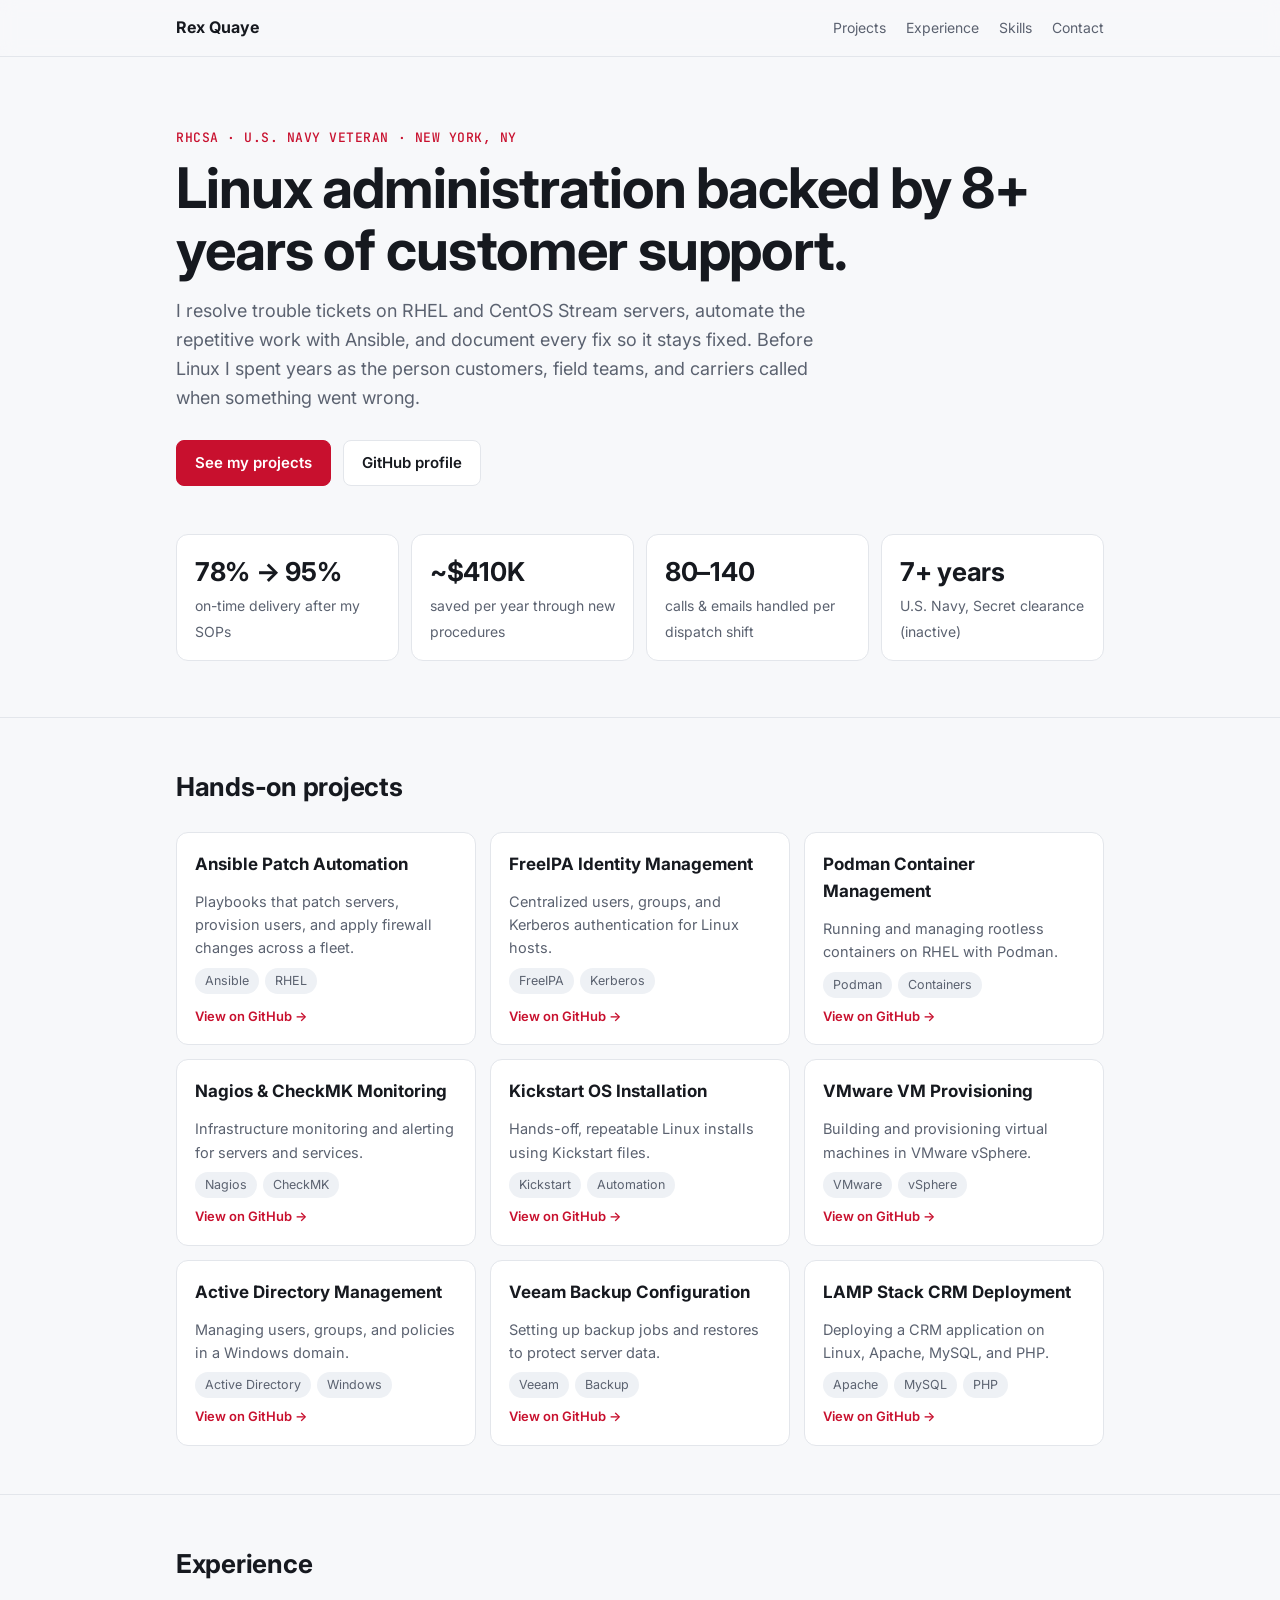
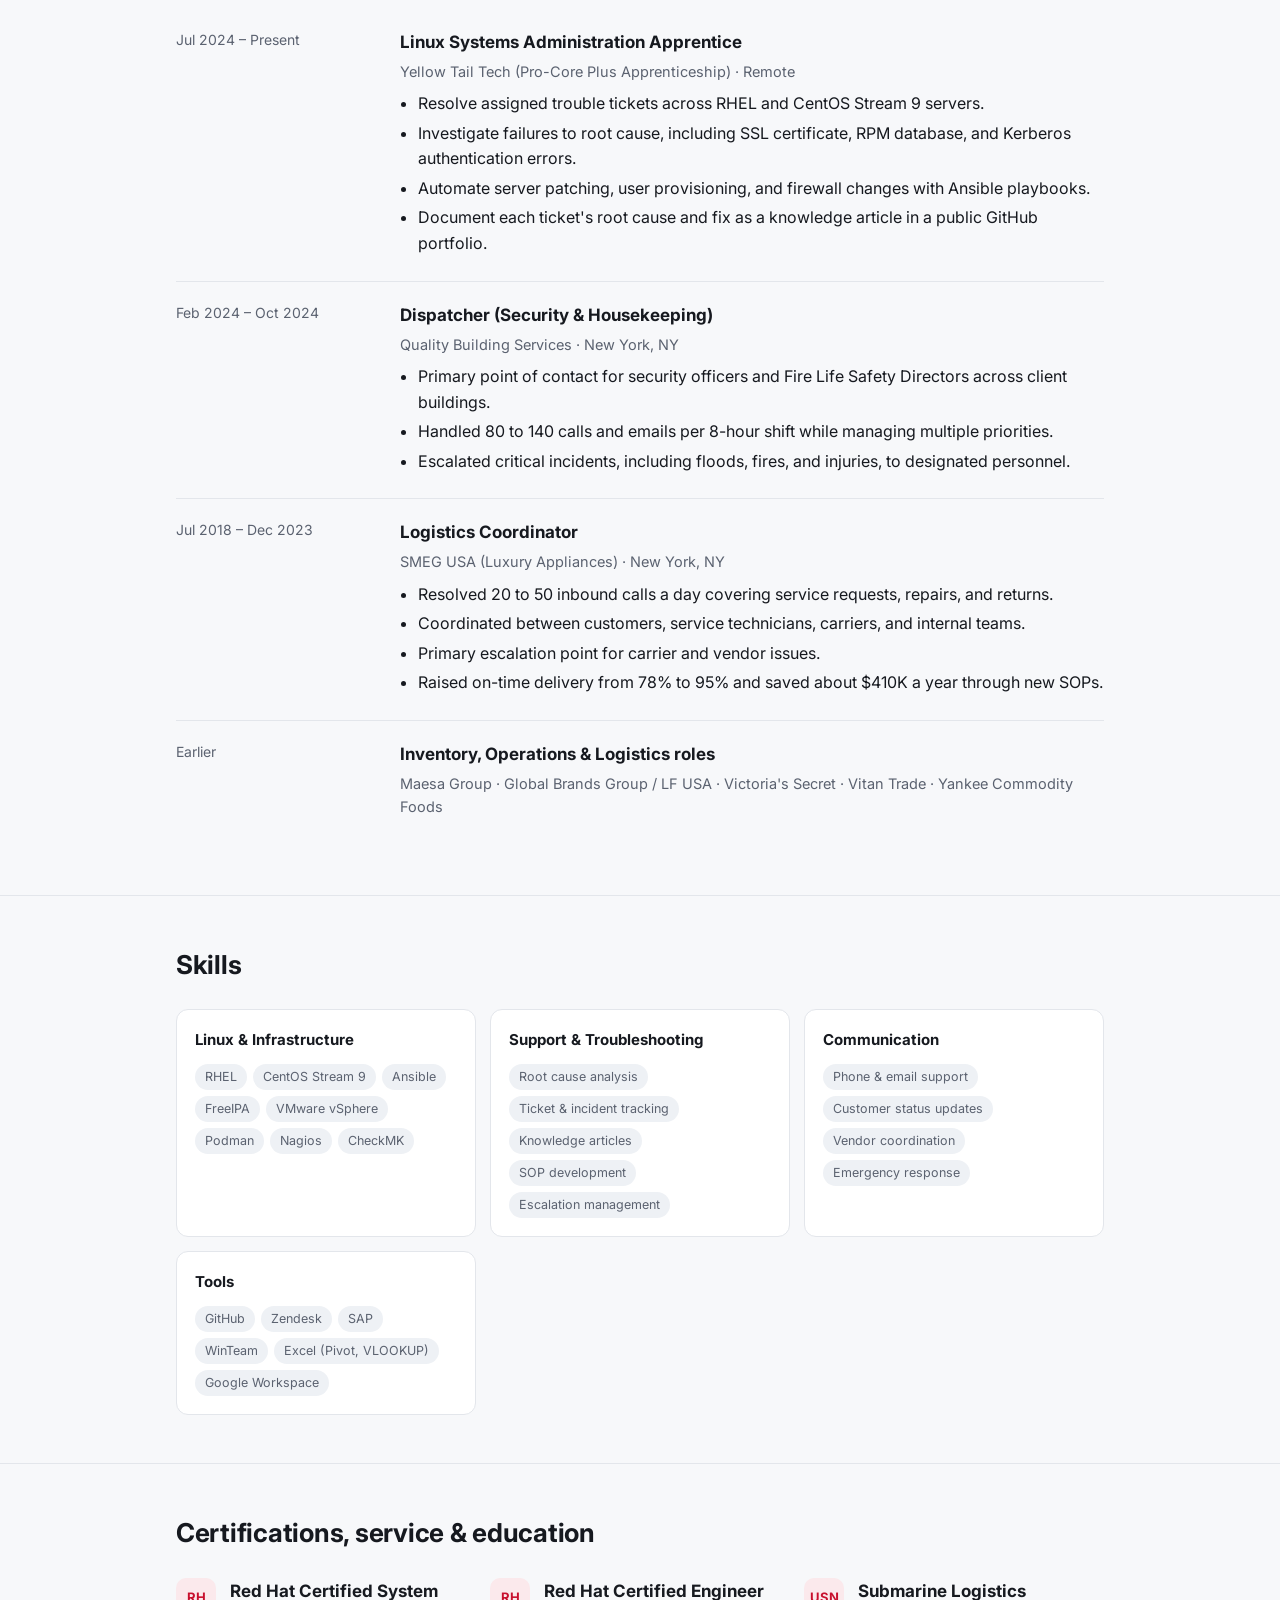
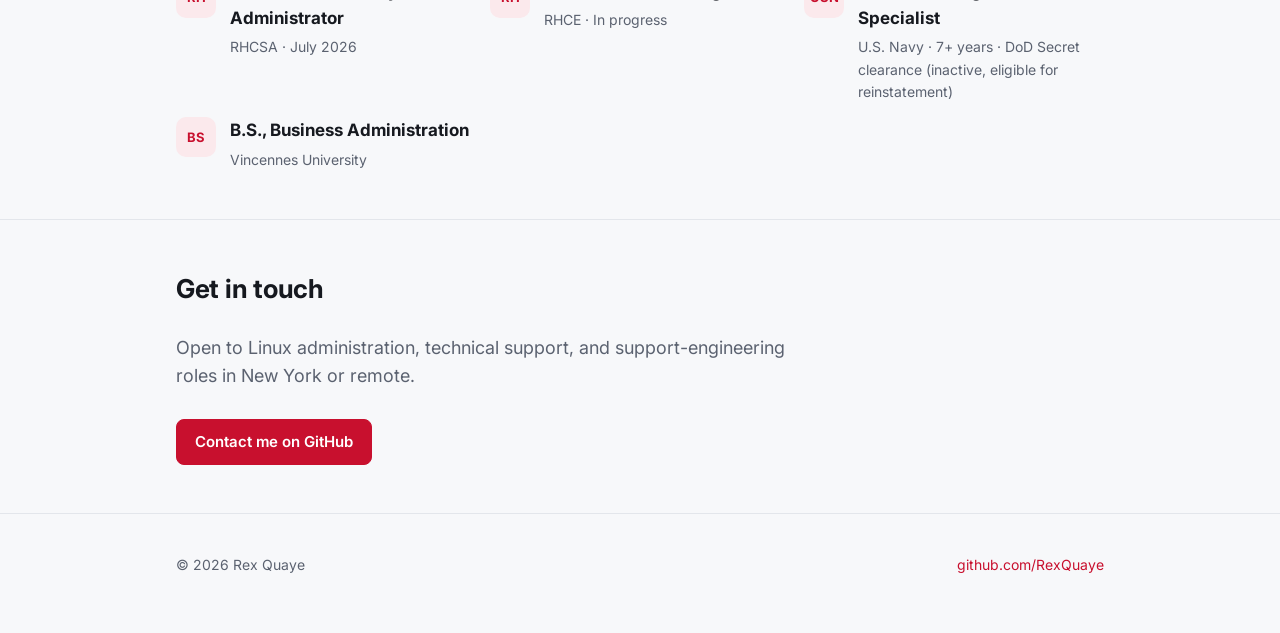
==== index.html @ fba5de77 "Add portfolio site Co-Authored-By: Claude Opus 5.5 <noreply@anthropic.com>" ====
<!doctype html>
<html lang="en">
<head>
<meta charset="utf-8">
<meta name="viewport" content="width=device-width, initial-scale=1">
<title>Rex Quaye | Linux Admin &amp; Customer Support</title>
<meta name="description" content="Rex Quaye: RHCSA-certified Linux systems administrator and customer support professional. U.S. Navy veteran based in New York.">
<link rel="preconnect" href="https://fonts.googleapis.com">
<link rel="preconnect" href="https://fonts.gstatic.com" crossorigin>
<link href="https://fonts.googleapis.com/css2?family=Inter:wght@400;500;600;700&family=JetBrains+Mono:wght@500&display=swap" rel="stylesheet">
<style>
  :root {
    --bg: #f7f8fa; --surface: #ffffff; --text: #16191f; --muted: #5b6270;
    --border: #e3e6eb; --accent: #c8102e; --accent-soft: #fbe9ec; --chip: #eef1f5;
  }
  @media (prefers-color-scheme: dark) {
    :root:not([data-theme="light"]) {
      --bg: #0f1115; --surface: #171a20; --text: #e8eaee; --muted: #9aa1ad;
      --border: #2a2f38; --accent: #ff5468; --accent-soft: #2a1519; --chip: #222731;
    }
  }
  * { box-sizing: border-box; }
  body { margin: 0; background: var(--bg); color: var(--text); font: 16px/1.6 Inter, system-ui, sans-serif; }
  a { color: var(--accent); text-decoration: none; }
  a:hover { text-decoration: underline; }
  .wrap { max-width: 960px; margin: 0 auto; padding: 0 16px; }

  nav { position: sticky; top: 0; z-index: 10; background: color-mix(in srgb, var(--bg) 88%, transparent); backdrop-filter: blur(8px); border-bottom: 1px solid var(--border); }
  nav .wrap { display: flex; align-items: center; justify-content: space-between; height: 56px; gap: 16px; }
  nav .brand { font-weight: 700; color: var(--text); }
  nav ul { display: flex; gap: 20px; list-style: none; margin: 0; padding: 0; font-size: 14px; }
  nav ul a { color: var(--muted); }
  @media (max-width: 600px) { nav ul { display: none; } }

  header { padding: 72px 0 56px; }
  .eyebrow { font: 500 13px "JetBrains Mono", monospace; color: var(--accent); letter-spacing: .04em; }
  h1 { font-size: clamp(36px, 7vw, 56px); line-height: 1.1; margin: 12px 0 16px; letter-spacing: -.02em; }
  .lead { font-size: 18px; color: var(--muted); max-width: 640px; margin: 0 0 28px; }
  .btns { display: flex; flex-wrap: wrap; gap: 12px; }
  .btn { display: inline-block; padding: 10px 18px; border-radius: 8px; font-weight: 600; font-size: 15px; border: 1px solid var(--border); color: var(--text); background: var(--surface); }
  .btn.primary { background: var(--accent); border-color: var(--accent); color: #fff; }
  .btn:hover { text-decoration: none; filter: brightness(1.05); }

  .stats { display: grid; grid-template-columns: repeat(auto-fit, minmax(180px, 1fr)); gap: 12px; margin-top: 48px; }
  .stat { background: var(--surface); border: 1px solid var(--border); border-radius: 12px; padding: 16px 18px; }
  .stat b { display: block; font-size: 26px; letter-spacing: -.01em; }
  .stat span { color: var(--muted); font-size: 14px; }

  section { padding: 48px 0; border-top: 1px solid var(--border); }
  h2 { font-size: 26px; margin: 0 0 24px; letter-spacing: -.01em; }
  h3 { font-size: 17px; margin: 0 0 4px; }

  .grid { display: grid; grid-template-columns: repeat(auto-fill, minmax(270px, 1fr)); gap: 14px; }
  .card { background: var(--surface); border: 1px solid var(--border); border-radius: 12px; padding: 18px; display: flex; flex-direction: column; gap: 8px; color: var(--text); transition: border-color .15s, transform .15s; }
  a.card:hover { border-color: var(--accent); transform: translateY(-2px); text-decoration: none; }
  .card p { margin: 0; color: var(--muted); font-size: 14.5px; }
  .card .go { margin-top: auto; font-size: 13px; color: var(--accent); font-weight: 600; }
  .chips { display: flex; flex-wrap: wrap; gap: 6px; }
  .chip { background: var(--chip); border-radius: 999px; padding: 3px 10px; font-size: 12.5px; color: var(--muted); }

  .job { display: grid; grid-template-columns: 200px 1fr; gap: 8px 24px; padding: 20px 0; border-bottom: 1px solid var(--border); }
  .job:last-child { border-bottom: 0; }
  .job .when { color: var(--muted); font-size: 14px; }
  .job .org { color: var(--muted); font-size: 14.5px; margin-bottom: 8px; }
  .job ul { margin: 0; padding-left: 18px; }
  .job li { margin: 4px 0; }
  @media (max-width: 640px) { .job { grid-template-columns: 1fr; } }

  .skills { display: grid; grid-template-columns: repeat(auto-fit, minmax(260px, 1fr)); gap: 14px; }
  .skills .card h3 { font-size: 15px; }

  .badges { display: grid; grid-template-columns: repeat(auto-fit, minmax(240px, 1fr)); gap: 14px; }
  .badge { display: flex; gap: 14px; align-items: flex-start; }
  .badge .icon { flex: none; width: 40px; height: 40px; border-radius: 10px; background: var(--accent-soft); color: var(--accent); display: grid; place-items: center; font-weight: 700; font-size: 13px; }
  .muted { color: var(--muted); font-size: 14px; }

  footer { padding: 40px 0 56px; border-top: 1px solid var(--border); color: var(--muted); font-size: 14px; }
  footer .wrap { display: flex; flex-wrap: wrap; justify-content: space-between; gap: 12px; }
</style>
</head>
<body>

<nav><div class="wrap">
  <a class="brand" href="#top">Rex Quaye</a>
  <ul>
    <li><a href="#projects">Projects</a></li>
    <li><a href="#experience">Experience</a></li>
    <li><a href="#skills">Skills</a></li>
    <li><a href="#contact">Contact</a></li>
  </ul>
</div></nav>

<header id="top"><div class="wrap">
  <div class="eyebrow">RHCSA · U.S. NAVY VETERAN · NEW YORK, NY</div>
  <h1>Linux administration backed by 8+ years of customer support.</h1>
  <p class="lead">I resolve trouble tickets on RHEL and CentOS Stream servers, automate the repetitive work with Ansible, and document every fix so it stays fixed. Before Linux I spent years as the person customers, field teams, and carriers called when something went wrong.</p>
  <div class="btns">
    <a class="btn primary" href="#projects">See my projects</a>
    <a class="btn" href="https://github.com/RexQuaye" target="_blank" rel="noopener">GitHub profile</a>
  </div>
  <div class="stats">
    <div class="stat"><b>78% → 95%</b><span>on-time delivery after my SOPs</span></div>
    <div class="stat"><b>~$410K</b><span>saved per year through new procedures</span></div>
    <div class="stat"><b>80–140</b><span>calls &amp; emails handled per dispatch shift</span></div>
    <div class="stat"><b>7+ years</b><span>U.S. Navy, Secret clearance (inactive)</span></div>
  </div>
</div></header>

<section id="projects"><div class="wrap">
  <h2>Hands-on projects</h2>
  <div class="grid">
    <a class="card" href="https://github.com/RexQuaye/Ansible-Patch-Automation" target="_blank" rel="noopener">
      <h3>Ansible Patch Automation</h3>
      <p>Playbooks that patch servers, provision users, and apply firewall changes across a fleet.</p>
      <div class="chips"><span class="chip">Ansible</span><span class="chip">RHEL</span></div>
      <span class="go">View on GitHub →</span>
    </a>
    <a class="card" href="https://github.com/RexQuaye/Freeipa-Identity-Management" target="_blank" rel="noopener">
      <h3>FreeIPA Identity Management</h3>
      <p>Centralized users, groups, and Kerberos authentication for Linux hosts.</p>
      <div class="chips"><span class="chip">FreeIPA</span><span class="chip">Kerberos</span></div>
      <span class="go">View on GitHub →</span>
    </a>
    <a class="card" href="https://github.com/RexQuaye/Podman-Container-Management" target="_blank" rel="noopener">
      <h3>Podman Container Management</h3>
      <p>Running and managing rootless containers on RHEL with Podman.</p>
      <div class="chips"><span class="chip">Podman</span><span class="chip">Containers</span></div>
      <span class="go">View on GitHub →</span>
    </a>
    <a class="card" href="https://github.com/RexQuaye/Nagios-CheckMK-Infrastructure-Monitoring" target="_blank" rel="noopener">
      <h3>Nagios &amp; CheckMK Monitoring</h3>
      <p>Infrastructure monitoring and alerting for servers and services.</p>
      <div class="chips"><span class="chip">Nagios</span><span class="chip">CheckMK</span></div>
      <span class="go">View on GitHub →</span>
    </a>
    <a class="card" href="https://github.com/RexQuaye/Kickstart-Automated-OS-Installation" target="_blank" rel="noopener">
      <h3>Kickstart OS Installation</h3>
      <p>Hands-off, repeatable Linux installs using Kickstart files.</p>
      <div class="chips"><span class="chip">Kickstart</span><span class="chip">Automation</span></div>
      <span class="go">View on GitHub →</span>
    </a>
    <a class="card" href="https://github.com/RexQuaye/VMware-VM-Provisioning" target="_blank" rel="noopener">
      <h3>VMware VM Provisioning</h3>
      <p>Building and provisioning virtual machines in VMware vSphere.</p>
      <div class="chips"><span class="chip">VMware</span><span class="chip">vSphere</span></div>
      <span class="go">View on GitHub →</span>
    </a>
    <a class="card" href="https://github.com/RexQuaye/Active-Directory-Management" target="_blank" rel="noopener">
      <h3>Active Directory Management</h3>
      <p>Managing users, groups, and policies in a Windows domain.</p>
      <div class="chips"><span class="chip">Active Directory</span><span class="chip">Windows</span></div>
      <span class="go">View on GitHub →</span>
    </a>
    <a class="card" href="https://github.com/RexQuaye/Veeam-Backup-Configuration" target="_blank" rel="noopener">
      <h3>Veeam Backup Configuration</h3>
      <p>Setting up backup jobs and restores to protect server data.</p>
      <div class="chips"><span class="chip">Veeam</span><span class="chip">Backup</span></div>
      <span class="go">View on GitHub →</span>
    </a>
    <a class="card" href="https://github.com/RexQuaye/LAMP-Stack-CRM-Deployment" target="_blank" rel="noopener">
      <h3>LAMP Stack CRM Deployment</h3>
      <p>Deploying a CRM application on Linux, Apache, MySQL, and PHP.</p>
      <div class="chips"><span class="chip">Apache</span><span class="chip">MySQL</span><span class="chip">PHP</span></div>
      <span class="go">View on GitHub →</span>
    </a>
  </div>
</div></section>

<section id="experience"><div class="wrap">
  <h2>Experience</h2>

  <div class="job">
    <div class="when">Jul 2024 – Present</div>
    <div>
      <h3>Linux Systems Administration Apprentice</h3>
      <div class="org">Yellow Tail Tech (Pro-Core Plus Apprenticeship) · Remote</div>
      <ul>
        <li>Resolve assigned trouble tickets across RHEL and CentOS Stream 9 servers.</li>
        <li>Investigate failures to root cause, including SSL certificate, RPM database, and Kerberos authentication errors.</li>
        <li>Automate server patching, user provisioning, and firewall changes with Ansible playbooks.</li>
        <li>Document each ticket's root cause and fix as a knowledge article in a public GitHub portfolio.</li>
      </ul>
    </div>
  </div>

  <div class="job">
    <div class="when">Feb 2024 – Oct 2024</div>
    <div>
      <h3>Dispatcher (Security &amp; Housekeeping)</h3>
      <div class="org">Quality Building Services · New York, NY</div>
      <ul>
        <li>Primary point of contact for security officers and Fire Life Safety Directors across client buildings.</li>
        <li>Handled 80 to 140 calls and emails per 8-hour shift while managing multiple priorities.</li>
        <li>Escalated critical incidents, including floods, fires, and injuries, to designated personnel.</li>
      </ul>
    </div>
  </div>

  <div class="job">
    <div class="when">Jul 2018 – Dec 2023</div>
    <div>
      <h3>Logistics Coordinator</h3>
      <div class="org">SMEG USA (Luxury Appliances) · New York, NY</div>
      <ul>
        <li>Resolved 20 to 50 inbound calls a day covering service requests, repairs, and returns.</li>
        <li>Coordinated between customers, service technicians, carriers, and internal teams.</li>
        <li>Primary escalation point for carrier and vendor issues.</li>
        <li>Raised on-time delivery from 78% to 95% and saved about $410K a year through new SOPs.</li>
      </ul>
    </div>
  </div>

  <div class="job">
    <div class="when">Earlier</div>
    <div>
      <h3>Inventory, Operations &amp; Logistics roles</h3>
      <div class="org">Maesa Group · Global Brands Group / LF USA · Victoria's Secret · Vitan Trade · Yankee Commodity Foods</div>
    </div>
  </div>
</div></section>

<section id="skills"><div class="wrap">
  <h2>Skills</h2>
  <div class="skills">
    <div class="card"><h3>Linux &amp; Infrastructure</h3><div class="chips"><span class="chip">RHEL</span><span class="chip">CentOS Stream 9</span><span class="chip">Ansible</span><span class="chip">FreeIPA</span><span class="chip">VMware vSphere</span><span class="chip">Podman</span><span class="chip">Nagios</span><span class="chip">CheckMK</span></div></div>
    <div class="card"><h3>Support &amp; Troubleshooting</h3><div class="chips"><span class="chip">Root cause analysis</span><span class="chip">Ticket &amp; incident tracking</span><span class="chip">Knowledge articles</span><span class="chip">SOP development</span><span class="chip">Escalation management</span></div></div>
    <div class="card"><h3>Communication</h3><div class="chips"><span class="chip">Phone &amp; email support</span><span class="chip">Customer status updates</span><span class="chip">Vendor coordination</span><span class="chip">Emergency response</span></div></div>
    <div class="card"><h3>Tools</h3><div class="chips"><span class="chip">GitHub</span><span class="chip">Zendesk</span><span class="chip">SAP</span><span class="chip">WinTeam</span><span class="chip">Excel (Pivot, VLOOKUP)</span><span class="chip">Google Workspace</span></div></div>
  </div>
</div></section>

<section id="certs"><div class="wrap">
  <h2>Certifications, service &amp; education</h2>
  <div class="badges">
    <div class="badge"><div class="icon">RH</div><div><h3>Red Hat Certified System Administrator</h3><div class="muted">RHCSA · July 2026</div></div></div>
    <div class="badge"><div class="icon">RH</div><div><h3>Red Hat Certified Engineer</h3><div class="muted">RHCE · In progress</div></div></div>
    <div class="badge"><div class="icon">USN</div><div><h3>Submarine Logistics Specialist</h3><div class="muted">U.S. Navy · 7+ years · DoD Secret clearance (inactive, eligible for reinstatement)</div></div></div>
    <div class="badge"><div class="icon">BS</div><div><h3>B.S., Business Administration</h3><div class="muted">Vincennes University</div></div></div>
  </div>
</div></section>

<section id="contact"><div class="wrap">
  <h2>Get in touch</h2>
  <p class="lead">Open to Linux administration, technical support, and support-engineering roles in New York or remote.</p>
  <div class="btns">
    <a class="btn primary" href="https://github.com/RexQuaye" target="_blank" rel="noopener">Contact me on GitHub</a>
  </div>
</div></section>

<footer><div class="wrap">
  <span>© 2026 Rex Quaye</span>
  <a href="https://github.com/RexQuaye" target="_blank" rel="noopener">github.com/RexQuaye</a>
</div></footer>

</body>
</html>
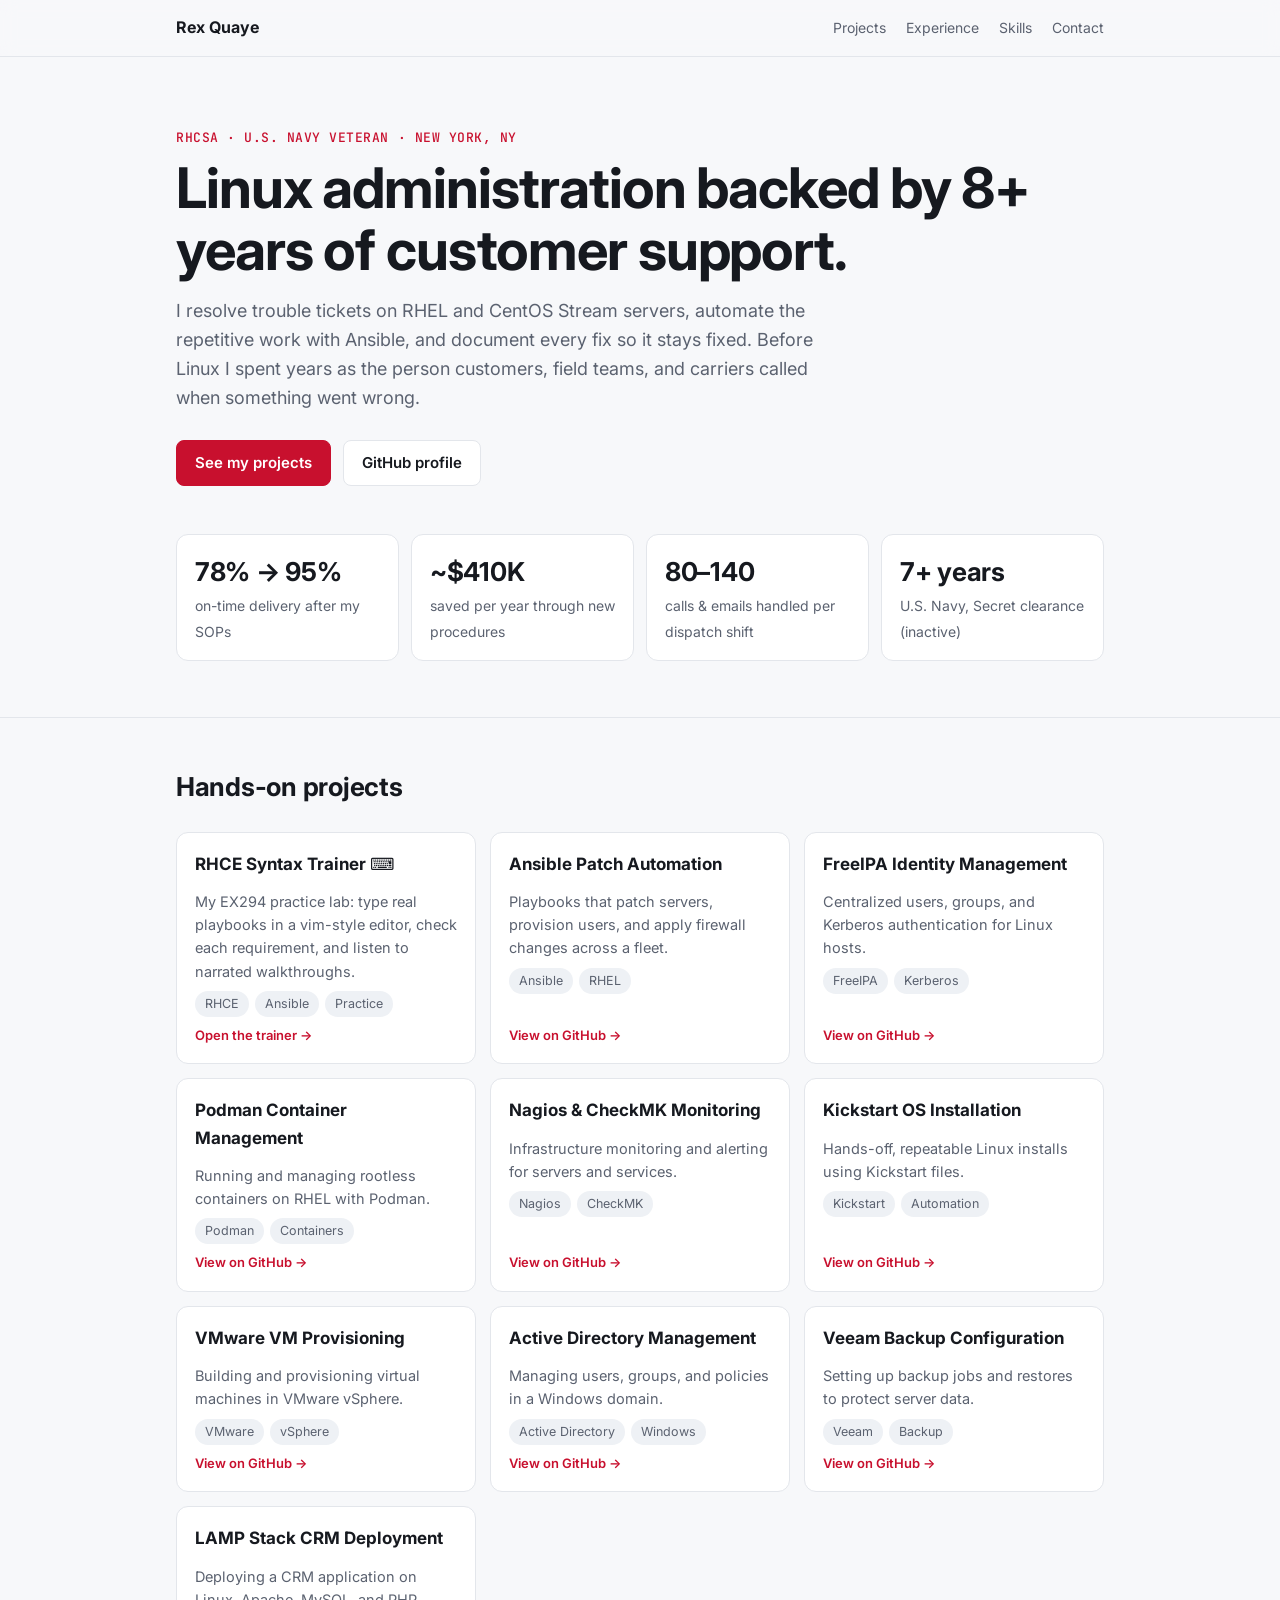
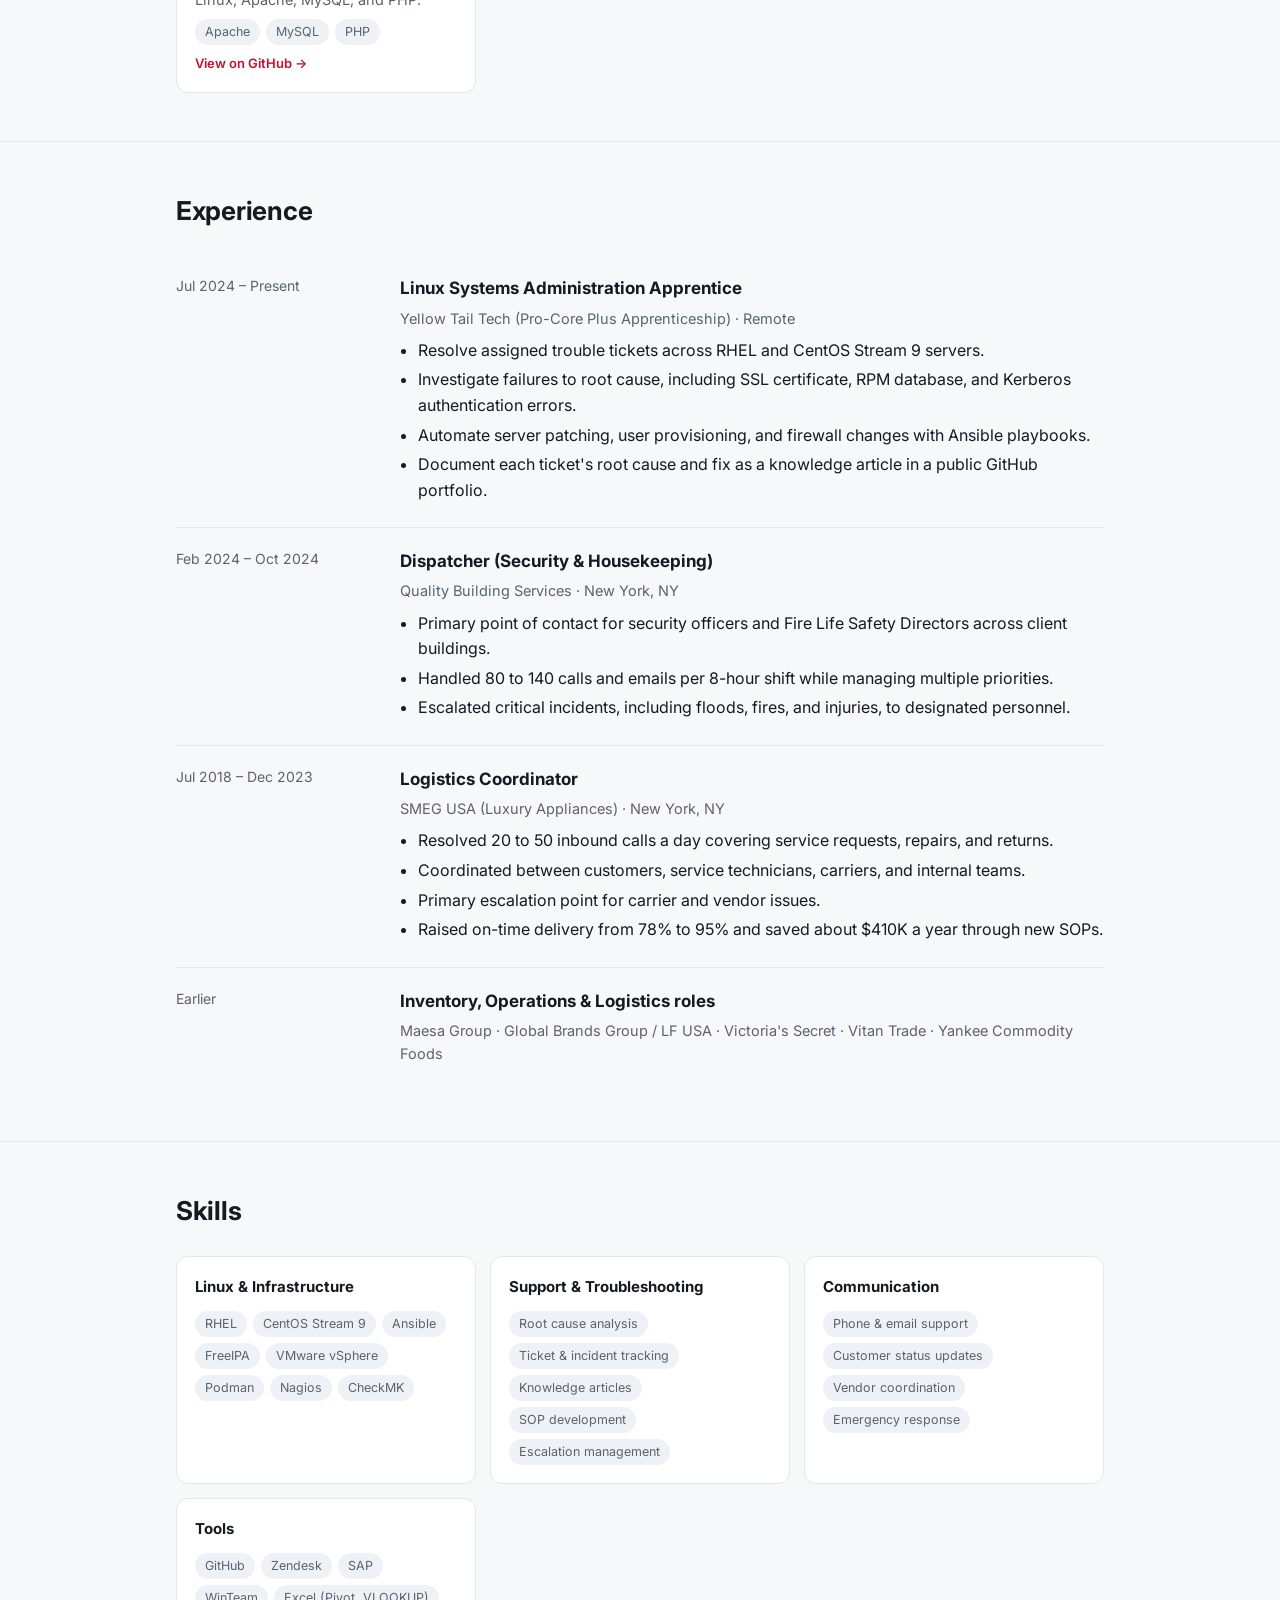
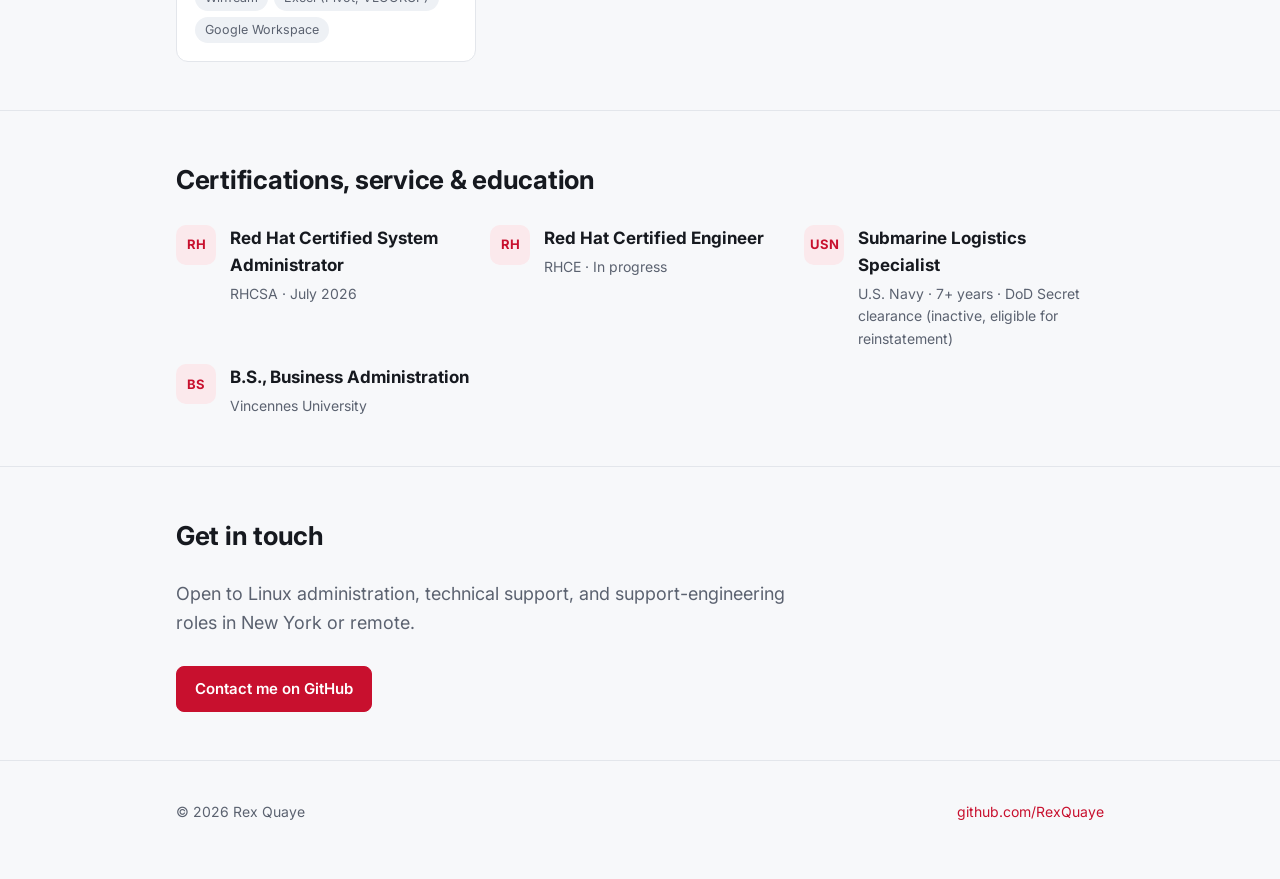
==== commit 8cb25a17: "Add RHCE Syntax Trainer and link it from the portfolio Co-Authored-By: Claude Opus 5.5 <noreply@anth" ====
--- a/index.html
+++ b/index.html
@@ -109,6 +109,12 @@
 <section id="projects"><div class="wrap">
   <h2>Hands-on projects</h2>
   <div class="grid">
+    <a class="card" href="rhce-syntax-trainer/">
+      <h3>RHCE Syntax Trainer ⌨️</h3>
+      <p>My EX294 practice lab: type real playbooks in a vim-style editor, check each requirement, and listen to narrated walkthroughs.</p>
+      <div class="chips"><span class="chip">RHCE</span><span class="chip">Ansible</span><span class="chip">Practice</span></div>
+      <span class="go">Open the trainer →</span>
+    </a>
     <a class="card" href="https://github.com/RexQuaye/Ansible-Patch-Automation" target="_blank" rel="noopener">
       <h3>Ansible Patch Automation</h3>
       <p>Playbooks that patch servers, provision users, and apply firewall changes across a fleet.</p>
